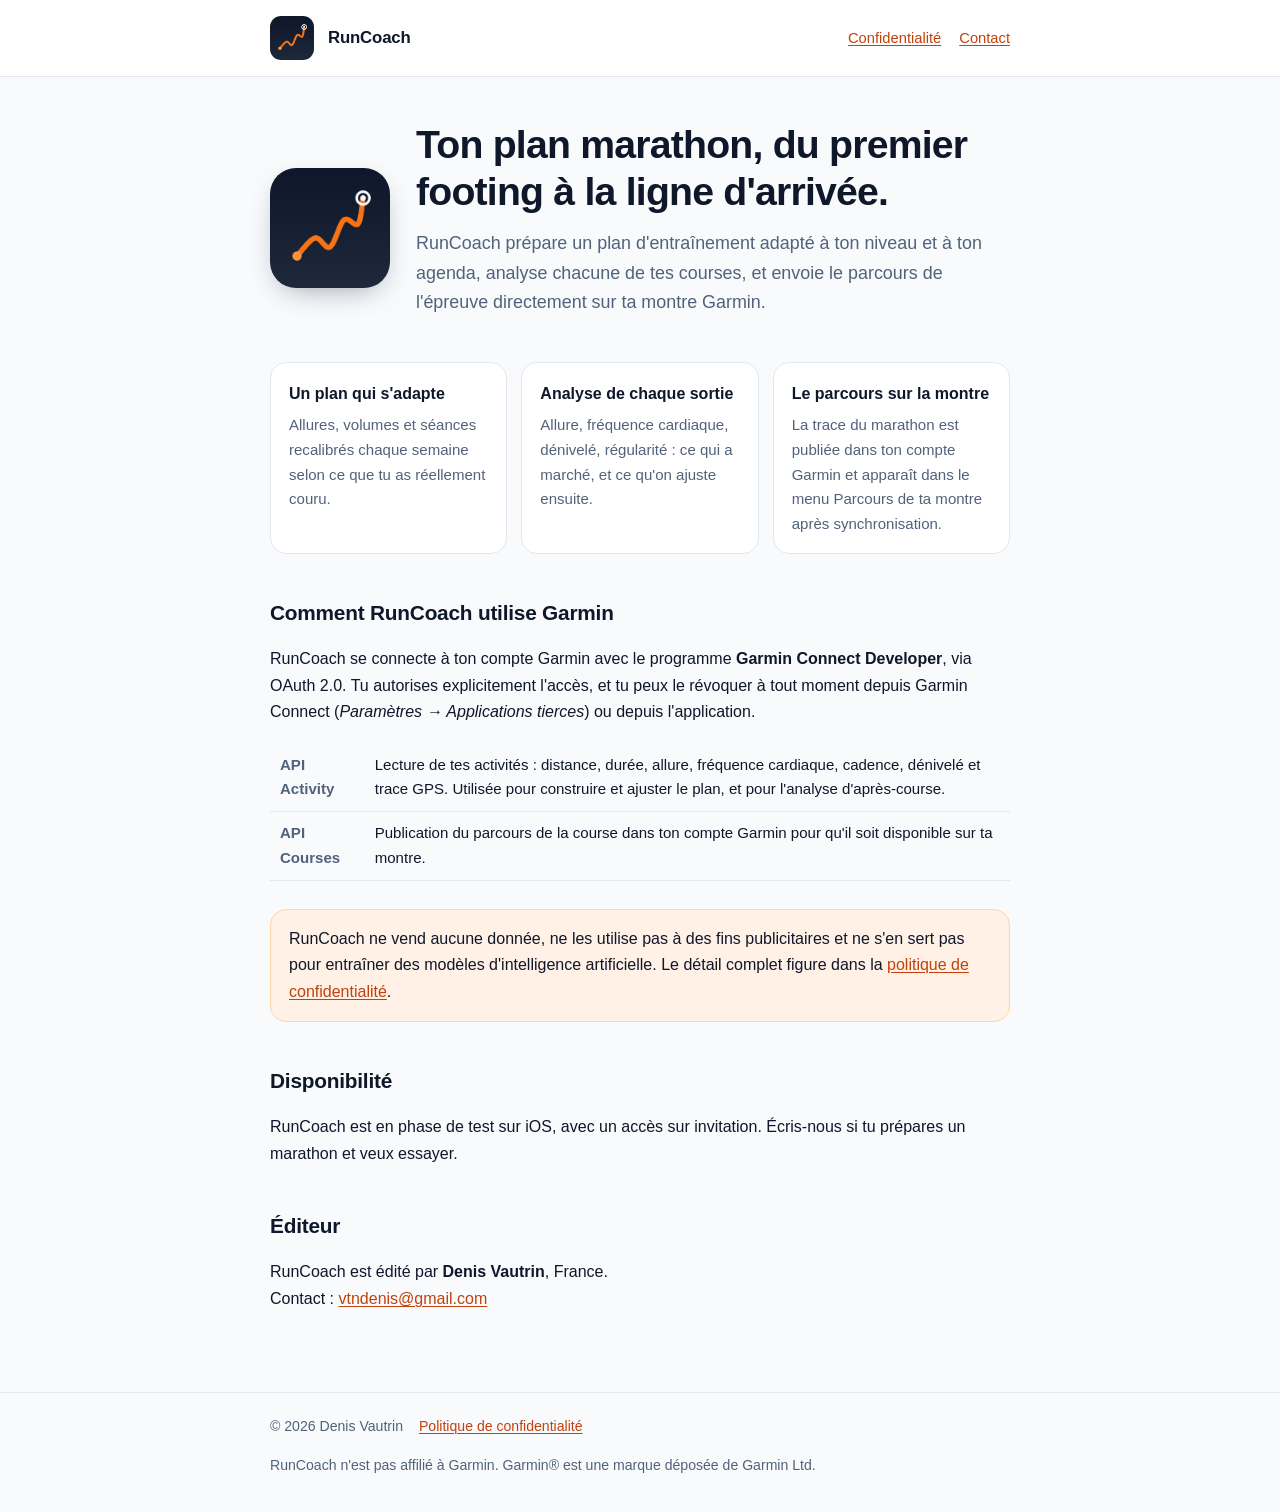
==== index.html @ ab0b9746 "Add RunCoach public site: landing, privacy policy (FR/EN), 300x300 brand image" ====
<!DOCTYPE html>
<html lang="fr">
<head>
<meta charset="utf-8">
<meta name="viewport" content="width=device-width, initial-scale=1">
<title>RunCoach — plan d'entraînement marathon et parcours sur ta montre</title>
<meta name="description" content="RunCoach construit un plan d'entraînement marathon personnalisé, analyse chaque course et envoie le parcours de la course sur ta montre Garmin.">
<link rel="icon" href="assets/icon-300.png">
<link rel="apple-touch-icon" href="assets/icon-300.png">
<link rel="stylesheet" href="style.css">
</head>
<body>

<header class="site">
  <div class="wrap">
    <img src="assets/icon-300.png" alt="RunCoach">
    <span class="name">RunCoach</span>
    <nav>
      <a href="privacy.html">Confidentialité</a>
      <a href="mailto:vtndenis@gmail.com">Contact</a>
    </nav>
  </div>
</header>

<main>
  <div class="wrap">

    <div class="hero">
      <img src="assets/icon-300.png" alt="Icône RunCoach">
      <div class="text">
        <h1>Ton plan marathon, du premier footing à la ligne d'arrivée.</h1>
        <p class="lead">
          RunCoach prépare un plan d'entraînement adapté à ton niveau et à ton agenda,
          analyse chacune de tes courses, et envoie le parcours de l'épreuve
          directement sur ta montre Garmin.
        </p>
      </div>
    </div>

    <div class="grid">
      <div class="card">
        <h3>Un plan qui s'adapte</h3>
        <p>Allures, volumes et séances recalibrés chaque semaine selon ce que tu as réellement couru.</p>
      </div>
      <div class="card">
        <h3>Analyse de chaque sortie</h3>
        <p>Allure, fréquence cardiaque, dénivelé, régularité : ce qui a marché, et ce qu'on ajuste ensuite.</p>
      </div>
      <div class="card">
        <h3>Le parcours sur la montre</h3>
        <p>La trace du marathon est publiée dans ton compte Garmin et apparaît dans le menu Parcours de ta montre après synchronisation.</p>
      </div>
    </div>

    <h2>Comment RunCoach utilise Garmin</h2>
    <p>
      RunCoach se connecte à ton compte Garmin avec le programme
      <strong>Garmin Connect Developer</strong>, via OAuth 2.0. Tu autorises explicitement
      l'accès, et tu peux le révoquer à tout moment depuis Garmin Connect
      (<em>Paramètres → Applications tierces</em>) ou depuis l'application.
    </p>
    <table class="summary">
      <tr><th>API Activity</th><td>Lecture de tes activités : distance, durée, allure, fréquence cardiaque, cadence, dénivelé et trace GPS. Utilisée pour construire et ajuster le plan, et pour l'analyse d'après-course.</td></tr>
      <tr><th>API Courses</th><td>Publication du parcours de la course dans ton compte Garmin pour qu'il soit disponible sur ta montre.</td></tr>
    </table>
    <div class="note">
      <p>
        RunCoach ne vend aucune donnée, ne les utilise pas à des fins publicitaires et
        ne s'en sert pas pour entraîner des modèles d'intelligence artificielle.
        Le détail complet figure dans la <a href="privacy.html">politique de confidentialité</a>.
      </p>
    </div>

    <h2>Disponibilité</h2>
    <p>
      RunCoach est en phase de test sur iOS, avec un accès sur invitation.
      Écris-nous si tu prépares un marathon et veux essayer.
    </p>

    <h2>Éditeur</h2>
    <p>
      RunCoach est édité par <strong>Denis Vautrin</strong>, France.<br>
      Contact : <a href="mailto:vtndenis@gmail.com">vtndenis@gmail.com</a>
    </p>

  </div>
</main>

<footer class="site">
  <div class="wrap">
    <span>© 2026 Denis Vautrin</span>
    <a href="privacy.html">Politique de confidentialité</a>
    <span>RunCoach n'est pas affilié à Garmin. Garmin® est une marque déposée de Garmin Ltd.</span>
  </div>
</footer>

</body>
</html>
---- style.css ----
:root {
  --bg: #f8fafc;
  --card: #ffffff;
  --ink: #0f172a;
  --muted: #52627a;
  --accent: #f97316;
  --accent-soft: #fff1e6;
  --line: #e2e8f0;
  --radius: 16px;
}

* { box-sizing: border-box; }

html { -webkit-text-size-adjust: 100%; }

body {
  margin: 0;
  background: var(--bg);
  color: var(--ink);
  font: 16px/1.65 -apple-system, BlinkMacSystemFont, "Segoe UI", Roboto, Helvetica, Arial, sans-serif;
}

a { color: #c2410c; text-decoration-thickness: 1px; text-underline-offset: 2px; }
a:hover { color: var(--ink); }

.wrap { width: 100%; max-width: 780px; margin: 0 auto; padding: 0 20px; }

header.site {
  border-bottom: 1px solid var(--line);
  background: var(--card);
}
header.site .wrap {
  display: flex;
  align-items: center;
  gap: 14px;
  padding-top: 16px;
  padding-bottom: 16px;
}
header.site img { width: 44px; height: 44px; border-radius: 11px; }
header.site .name { font-weight: 700; font-size: 1.05rem; letter-spacing: -0.01em; }
header.site nav { margin-left: auto; display: flex; gap: 18px; font-size: 0.92rem; }

main { padding: 44px 0 64px; }

h1 { font-size: clamp(1.9rem, 5vw, 2.45rem); line-height: 1.2; letter-spacing: -0.02em; margin: 0 0 14px; }
h2 { font-size: 1.3rem; letter-spacing: -0.01em; margin: 42px 0 12px; }
h3 { font-size: 1.02rem; margin: 26px 0 8px; }
p, li { color: var(--ink); }
p.lead { font-size: 1.12rem; color: var(--muted); margin-top: 0; }
ul { padding-left: 20px; }
li { margin: 6px 0; }
small, .muted { color: var(--muted); }

.hero { display: flex; gap: 26px; align-items: center; flex-wrap: wrap; }
.hero img { width: 120px; height: 120px; border-radius: 26px; box-shadow: 0 10px 30px -12px rgba(15, 23, 42, 0.45); }
.hero .text { flex: 1 1 320px; }

.grid { display: grid; gap: 14px; grid-template-columns: repeat(auto-fit, minmax(210px, 1fr)); margin: 26px 0 0; }
.card {
  background: var(--card);
  border: 1px solid var(--line);
  border-radius: var(--radius);
  padding: 18px 18px 16px;
}
.card h3 { margin: 0 0 6px; font-size: 1rem; }
.card p { margin: 0; color: var(--muted); font-size: 0.94rem; }

.note {
  background: var(--accent-soft);
  border: 1px solid #fed7aa;
  border-radius: var(--radius);
  padding: 16px 18px;
  margin: 28px 0;
}
.note p { margin: 0; }

footer.site {
  border-top: 1px solid var(--line);
  padding: 22px 0 34px;
  font-size: 0.88rem;
  color: var(--muted);
}
footer.site .wrap { display: flex; gap: 16px; flex-wrap: wrap; }

.legal h2 { border-top: 1px solid var(--line); padding-top: 26px; }
.legal h2:first-of-type { border-top: 0; padding-top: 0; }
.toc { background: var(--card); border: 1px solid var(--line); border-radius: var(--radius); padding: 16px 20px; }
.toc ol { margin: 0; padding-left: 20px; }
.toc a { text-decoration: none; }
.lang { display: flex; gap: 10px; margin: 22px 0 0; font-size: 0.92rem; }
.lang a { border: 1px solid var(--line); background: var(--card); border-radius: 999px; padding: 6px 14px; text-decoration: none; }
table.summary { width: 100%; border-collapse: collapse; margin: 18px 0; font-size: 0.94rem; }
table.summary th, table.summary td { text-align: left; padding: 9px 10px; border-bottom: 1px solid var(--line); vertical-align: top; }
table.summary th { color: var(--muted); font-weight: 600; }
@media (prefers-color-scheme: dark) {
  :root {
    --bg: #0b1220; --card: #111a2b; --ink: #e6edf7; --muted: #9fb0c7;
    --line: #22304a; --accent-soft: #1e2739;
  }
  .note { border-color: #3b4a66; }
  a { color: #fdba74; }
}
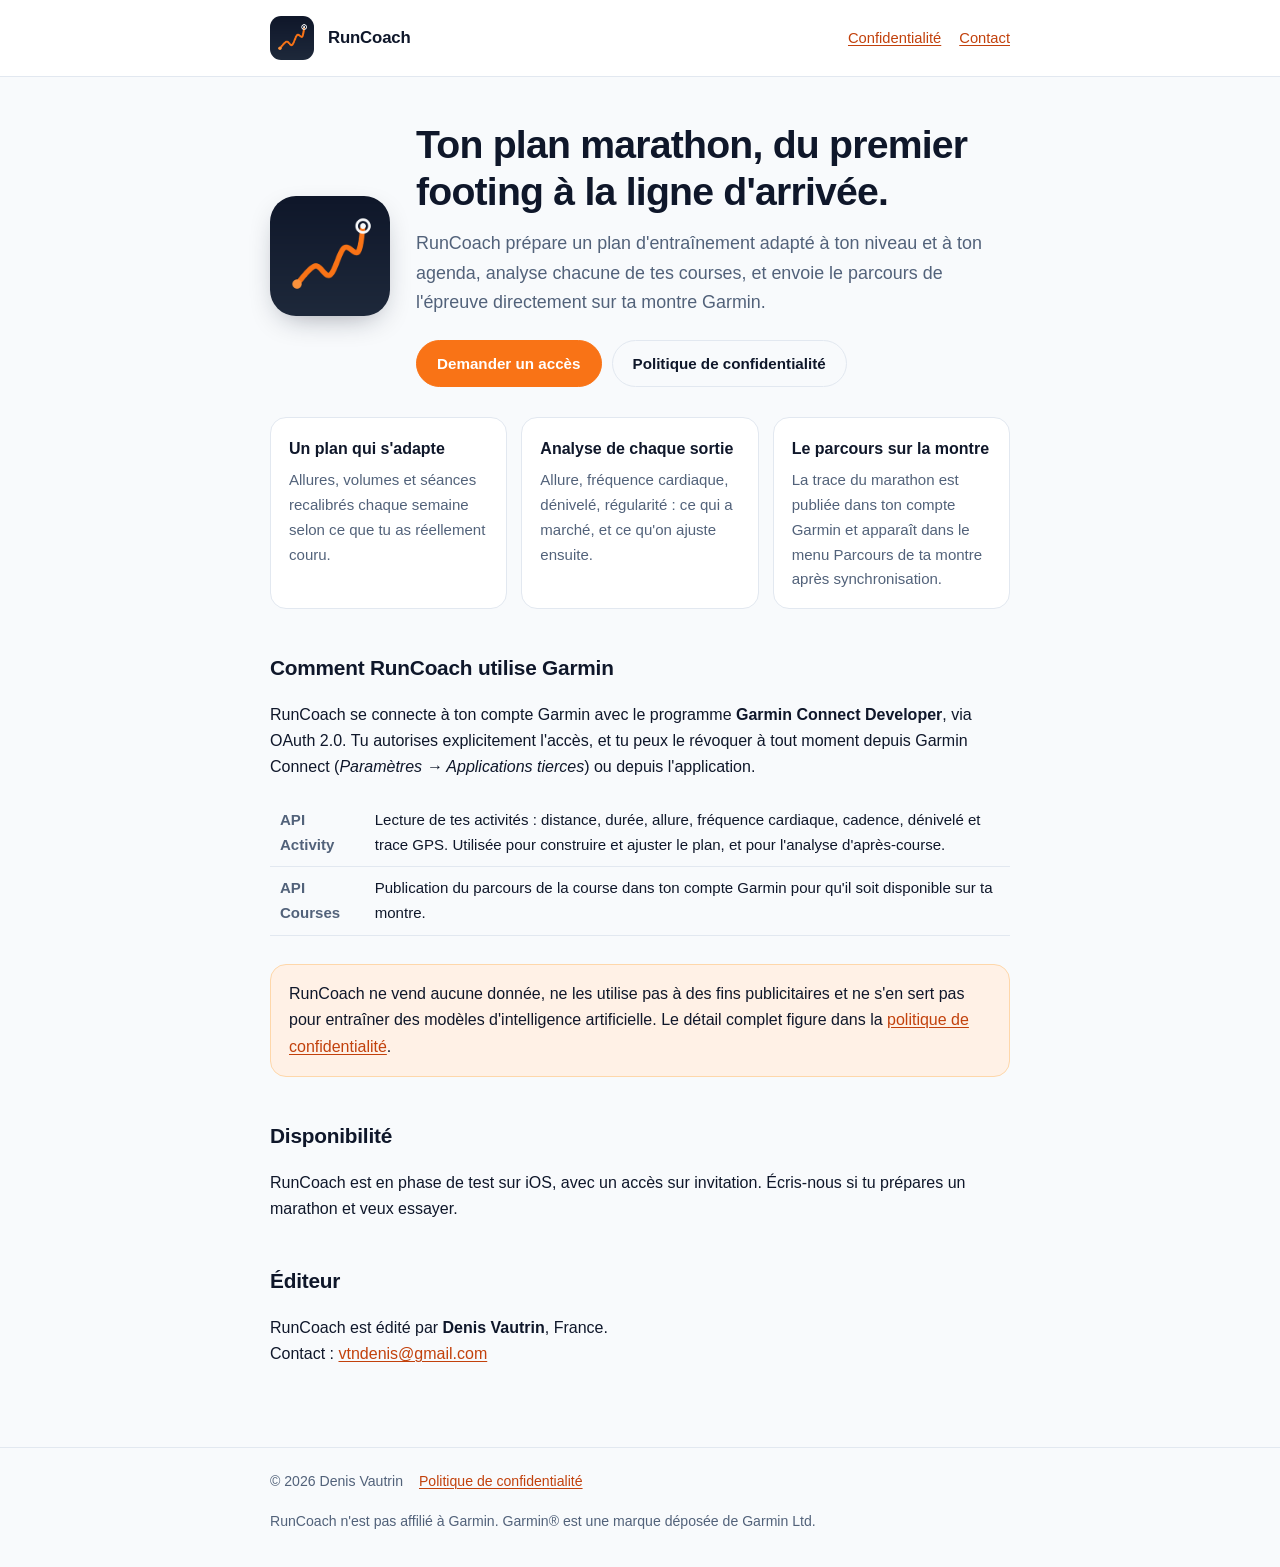
==== commit 9bcc6b70: "Add a clear call to action on the landing page" ====
--- a/index.html
+++ b/index.html
@@ -33,6 +33,10 @@
           RunCoach prépare un plan d'entraînement adapté à ton niveau et à ton agenda,
           analyse chacune de tes courses, et envoie le parcours de l'épreuve
           directement sur ta montre Garmin.
+        </p>
+        <p class="cta">
+          <a class="btn" href="mailto:vtndenis@gmail.com?subject=Acc%C3%A8s%20RunCoach">Demander un accès</a>
+          <a class="btn btn-ghost" href="privacy.html">Politique de confidentialité</a>
         </p>
       </div>
     </div>
--- a/style.css
+++ b/style.css
@@ -74,6 +74,26 @@
 }
 .note p { margin: 0; }
 
+p.cta { display: flex; gap: 10px; flex-wrap: wrap; margin: 22px 0 4px; }
+.btn {
+  display: inline-block;
+  background: var(--accent);
+  color: #fff;
+  border: 1px solid var(--accent);
+  border-radius: 999px;
+  padding: 10px 20px;
+  font-size: 0.95rem;
+  font-weight: 600;
+  text-decoration: none;
+}
+.btn:hover { background: #ea580c; color: #fff; }
+.btn-ghost {
+  background: transparent;
+  color: var(--ink);
+  border-color: var(--line);
+}
+.btn-ghost:hover { background: var(--card); color: var(--ink); }
+
 footer.site {
   border-top: 1px solid var(--line);
   padding: 22px 0 34px;
